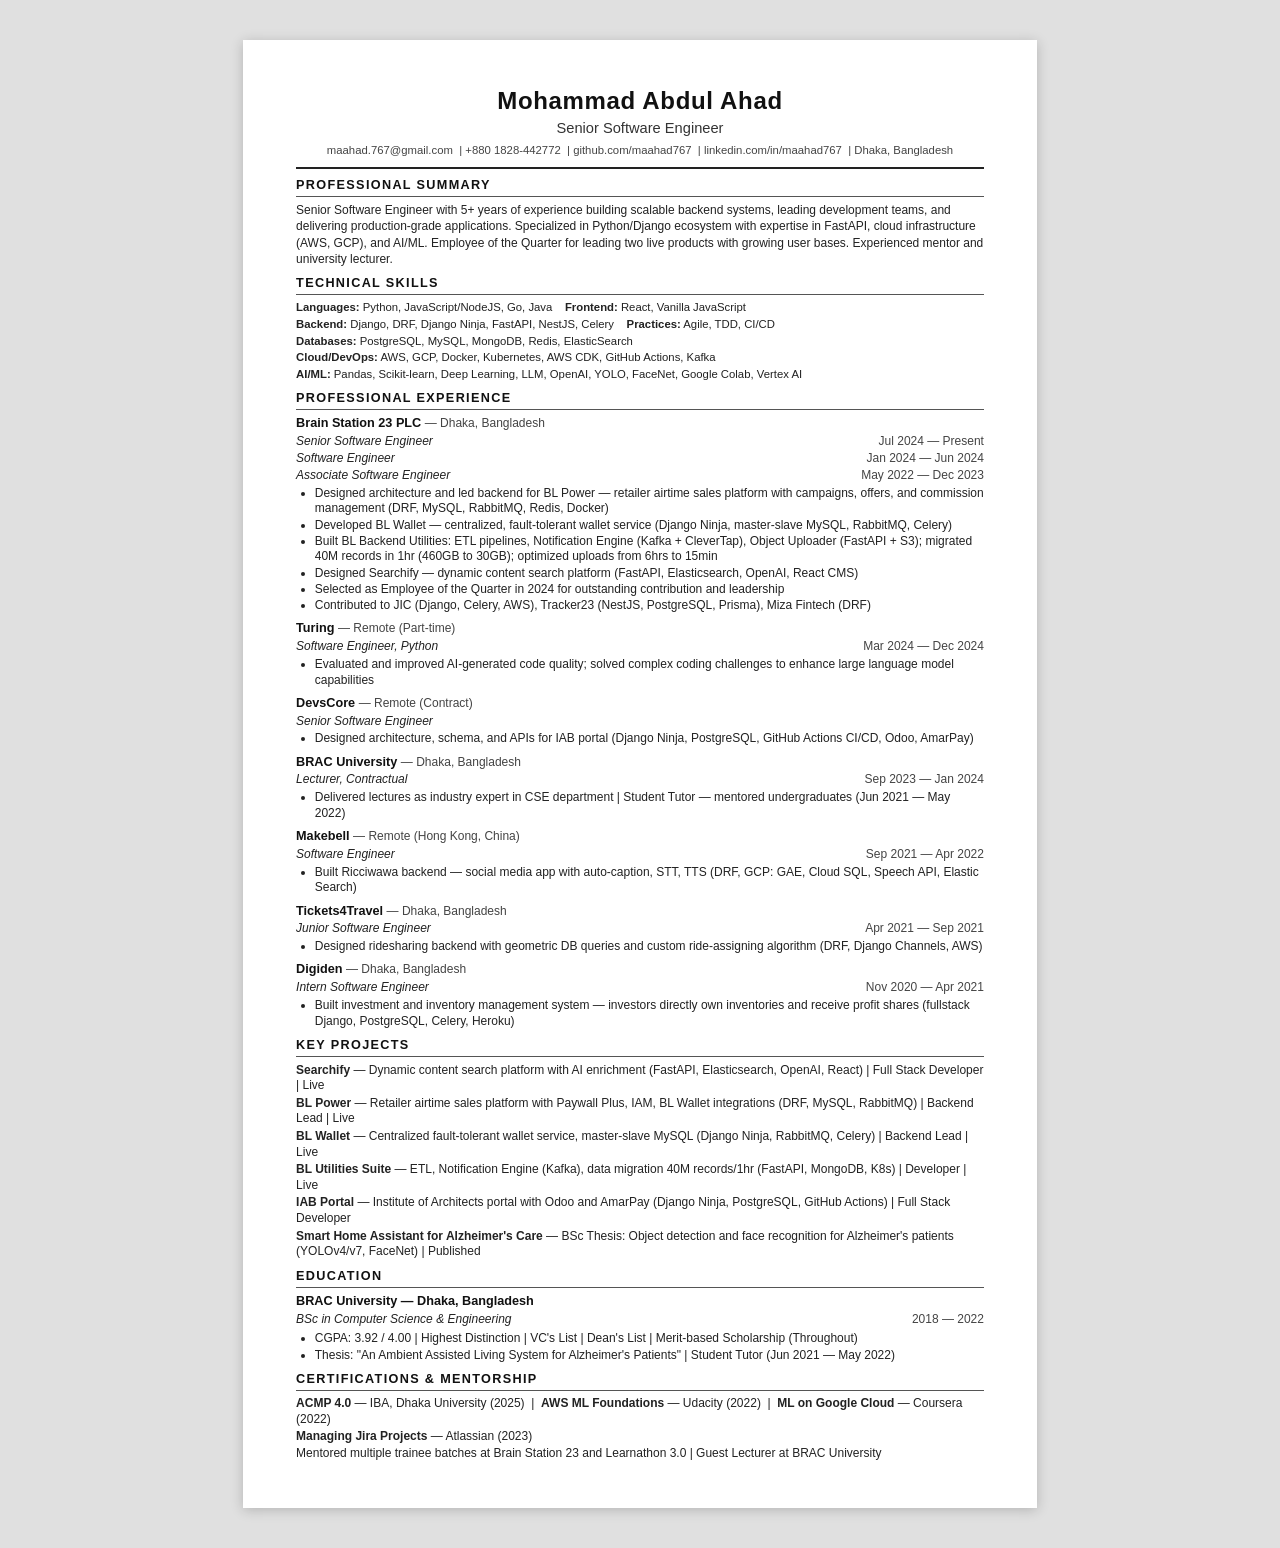
==== resume.html @ 8022315f "fix: update projects, Digiden deployment, and remove ML certs from portfolio - Remove AWS ML Foundat" ====
<!DOCTYPE html>
<html lang="en">
<head>
  <meta charset="UTF-8">
  <meta name="viewport" content="width=device-width, initial-scale=1.0">
  <title>Mohammad Abdul Ahad — Senior Software Engineer — Resume</title>
  <link rel="stylesheet" href="css/resume.css">
</head>
<body>
  <main class="resume">

    <header class="resume-header">
      <h1>Mohammad Abdul Ahad</h1>
      <p class="title">Senior Software Engineer</p>
      <p class="contact">
        <span>maahad.767@gmail.com</span>
        <span>+880 1828-442772</span>
        <span>github.com/maahad767</span>
        <span>linkedin.com/in/maahad767</span>
        <span>Dhaka, Bangladesh</span>
      </p>
    </header>

    <section class="resume-section summary">
      <h2>Professional Summary</h2>
      <p>Senior Software Engineer with 5+ years of experience building scalable backend systems, leading development teams, and delivering production-grade applications. Specialized in Python/Django ecosystem with expertise in FastAPI, cloud infrastructure (AWS, GCP), and AI/ML. Employee of the Quarter for leading two live products with growing user bases. Experienced mentor and university lecturer.</p>
    </section>

    <section class="resume-section skills">
      <h2>Technical Skills</h2>
      <ul class="skills-list">
        <li><strong>Languages:</strong> Python, JavaScript/NodeJS, Go, Java &nbsp;&nbsp; <strong>Frontend:</strong> React, Vanilla JavaScript</li>
        <li><strong>Backend:</strong> Django, DRF, Django Ninja, FastAPI, NestJS, Celery &nbsp;&nbsp; <strong>Practices:</strong> Agile, TDD, CI/CD</li>
        <li><strong>Databases:</strong> PostgreSQL, MySQL, MongoDB, Redis, ElasticSearch</li>
        <li><strong>Cloud/DevOps:</strong> AWS, GCP, Docker, Kubernetes, AWS CDK, GitHub Actions, Kafka</li>
        <li><strong>AI/ML:</strong> Pandas, Scikit-learn, Deep Learning, LLM, OpenAI, YOLO, FaceNet, Google Colab, Vertex AI</li>
      </ul>
    </section>

    <section class="resume-section experience">
      <h2>Professional Experience</h2>

      <article class="experience-entry">
        <p class="company">Brain Station 23 PLC <span class="location">— Dhaka, Bangladesh</span></p>
        <p class="role-line"><span class="role-title">Senior Software Engineer</span> <span class="role-date">Jul 2024 — Present</span></p>
        <p class="role-line"><span class="role-title">Software Engineer</span> <span class="role-date">Jan 2024 — Jun 2024</span></p>
        <p class="role-line"><span class="role-title">Associate Software Engineer</span> <span class="role-date">May 2022 — Dec 2023</span></p>
        <ul>
          <li>Designed architecture and led backend for BL Power — retailer airtime sales platform with campaigns, offers, and commission management (DRF, MySQL, RabbitMQ, Redis, Docker)</li>
          <li>Developed BL Wallet — centralized, fault-tolerant wallet service (Django Ninja, master-slave MySQL, RabbitMQ, Celery)</li>
          <li>Built BL Backend Utilities: ETL pipelines, Notification Engine (Kafka + CleverTap), Object Uploader (FastAPI + S3); migrated 40M records in 1hr (460GB to 30GB); optimized uploads from 6hrs to 15min</li>
          <li>Designed Searchify — dynamic content search platform (FastAPI, Elasticsearch, OpenAI, React CMS)</li>
          <li>Selected as Employee of the Quarter in 2024 for outstanding contribution and leadership</li>
          <li>Contributed to JIC (Django, Celery, AWS), Tracker23 (NestJS, PostgreSQL, Prisma), Miza Fintech (DRF)</li>
        </ul>
      </article>

      <article class="experience-entry">
        <p class="company">Turing <span class="location">— Remote (Part-time)</span></p>
        <p class="role-line"><span class="role-title">Software Engineer, Python</span> <span class="role-date">Mar 2024 — Dec 2024</span></p>
        <ul>
          <li>Evaluated and improved AI-generated code quality; solved complex coding challenges to enhance large language model capabilities</li>
        </ul>
      </article>

      <article class="experience-entry">
        <p class="company">DevsCore <span class="location">— Remote (Contract)</span></p>
        <p class="role-line"><span class="role-title">Senior Software Engineer</span></p>
        <ul>
          <li>Designed architecture, schema, and APIs for IAB portal (Django Ninja, PostgreSQL, GitHub Actions CI/CD, Odoo, AmarPay)</li>
        </ul>
      </article>

      <article class="experience-entry">
        <p class="company">BRAC University <span class="location">— Dhaka, Bangladesh</span></p>
        <p class="role-line"><span class="role-title">Lecturer, Contractual</span> <span class="role-date">Sep 2023 — Jan 2024</span></p>
        <ul>
          <li>Delivered lectures as industry expert in CSE department | Student Tutor — mentored undergraduates (Jun 2021 — May 2022)</li>
        </ul>
      </article>

      <article class="experience-entry">
        <p class="company">Makebell <span class="location">— Remote (Hong Kong, China)</span></p>
        <p class="role-line"><span class="role-title">Software Engineer</span> <span class="role-date">Sep 2021 — Apr 2022</span></p>
        <ul>
          <li>Built Ricciwawa backend — social media app with auto-caption, STT, TTS (DRF, GCP: GAE, Cloud SQL, Speech API, Elastic Search)</li>
        </ul>
      </article>

      <article class="experience-entry">
        <p class="company">Tickets4Travel <span class="location">— Dhaka, Bangladesh</span></p>
        <p class="role-line"><span class="role-title">Junior Software Engineer</span> <span class="role-date">Apr 2021 — Sep 2021</span></p>
        <ul>
          <li>Designed ridesharing backend with geometric DB queries and custom ride-assigning algorithm (DRF, Django Channels, AWS)</li>
        </ul>
      </article>

      <article class="experience-entry">
        <p class="company">Digiden <span class="location">— Dhaka, Bangladesh</span></p>
        <p class="role-line"><span class="role-title">Intern Software Engineer</span> <span class="role-date">Nov 2020 — Apr 2021</span></p>
        <ul>
          <li>Built investment and inventory management system — investors directly own inventories and receive profit shares (fullstack Django, PostgreSQL, Celery, Heroku)</li>
        </ul>
      </article>
    </section>

    <section class="resume-section projects">
      <h2>Key Projects</h2>
      <ul class="projects-list">
        <li><strong>Searchify</strong> — Dynamic content search platform with AI enrichment (FastAPI, Elasticsearch, OpenAI, React) | Full Stack Developer | Live</li>
        <li><strong>BL Power</strong> — Retailer airtime sales platform with Paywall Plus, IAM, BL Wallet integrations (DRF, MySQL, RabbitMQ) | Backend Lead | Live</li>
        <li><strong>BL Wallet</strong> — Centralized fault-tolerant wallet service, master-slave MySQL (Django Ninja, RabbitMQ, Celery) | Backend Lead | Live</li>
        <li><strong>BL Utilities Suite</strong> — ETL, Notification Engine (Kafka), data migration 40M records/1hr (FastAPI, MongoDB, K8s) | Developer | Live</li>
        <li><strong>IAB Portal</strong> — Institute of Architects portal with Odoo and AmarPay (Django Ninja, PostgreSQL, GitHub Actions) | Full Stack Developer</li>
        <li><strong>Smart Home Assistant for Alzheimer's Care</strong> — BSc Thesis: Object detection and face recognition for Alzheimer's patients (YOLOv4/v7, FaceNet) | Published</li>
      </ul>
    </section>

    <section class="resume-section education">
      <h2>Education</h2>
      <article class="education-entry">
        <p class="institution">BRAC University <span class="location">— Dhaka, Bangladesh</span></p>
        <p class="degree">BSc in Computer Science & Engineering <span class="degree-date">2018 — 2022</span></p>
        <ul>
          <li>CGPA: 3.92 / 4.00 | Highest Distinction | VC's List | Dean's List | Merit-based Scholarship (Throughout)</li>
          <li>Thesis: "An Ambient Assisted Living System for Alzheimer's Patients" | Student Tutor (Jun 2021 — May 2022)</li>
        </ul>
      </article>
    </section>

    <section class="resume-section">
      <h2>Certifications & Mentorship</h2>
      <ul class="cert-list">
        <li><strong>ACMP 4.0</strong> — IBA, Dhaka University (2025) &nbsp;|&nbsp; <strong>AWS ML Foundations</strong> — Udacity (2022) &nbsp;|&nbsp; <strong>ML on Google Cloud</strong> — Coursera (2022)</li>
        <li><strong>Managing Jira Projects</strong> — Atlassian (2023)</li>
        <li>Mentored multiple trainee batches at Brain Station 23 and Learnathon 3.0 | Guest Lecturer at BRAC University</li>
      </ul>
    </section>

  </main>
</body>
</html>
---- css/resume.css ----
/* resume.css — Print-optimized, ATS-friendly, 2-page resume */

*, *::before, *::after { box-sizing: border-box; margin: 0; padding: 0; }

html {
  font-size: 9.5pt;
  line-height: 1.35;
  font-family: "Segoe UI", Roboto, -apple-system, BlinkMacSystemFont, Helvetica, Arial, sans-serif;
  color: #222;
}

body { margin: 0; padding: 0; }

.resume { width: 210mm; margin: 0 auto; padding: 12mm 14mm; }

/* Header */
.resume-header {
  text-align: center;
  margin-bottom: 6pt;
  padding-bottom: 6pt;
  border-bottom: 1.5pt solid #222;
}
.resume-header h1 { font-size: 18pt; font-weight: 700; margin-bottom: 1pt; color: #111; letter-spacing: 0.5pt; }
.resume-header .title { font-size: 11pt; font-weight: 400; margin-bottom: 3pt; color: #333; }
.resume-header .contact { font-size: 8.5pt; color: #444; line-height: 1.4; }
.resume-header .contact span + span::before { content: " \00a0|\00a0 "; }

/* Sections */
.resume-section { margin-top: 6pt; }
.resume-section h2 {
  font-size: 9.5pt; font-weight: 700; text-transform: uppercase;
  letter-spacing: 1pt; border-bottom: 0.75pt solid #555;
  padding-bottom: 1.5pt; margin-bottom: 4pt; color: #111;
}

/* Summary */
.summary p { font-size: 9pt; line-height: 1.35; }

/* Skills */
.skills-list { list-style: none; padding: 0; }
.skills-list li { font-size: 8.5pt; margin-bottom: 1pt; line-height: 1.35; }
.skills-list li strong { font-weight: 700; }

/* Experience */
.experience-entry { margin-bottom: 5pt; }
.experience-entry .company { font-size: 9.5pt; font-weight: 700; color: #111; }
.experience-entry .location { font-weight: 400; color: #444; font-size: 9pt; }
.experience-entry .role-line { font-size: 9pt; margin-top: 0.5pt; }
.experience-entry .role-title { font-style: italic; }
.experience-entry .role-date { float: right; font-style: normal; color: #444; }
.experience-entry ul { margin-top: 2pt; margin-left: 14pt; padding: 0; }
.experience-entry ul li { font-size: 9pt; margin-bottom: 0.5pt; line-height: 1.3; }

/* Projects */
.projects-list { list-style: none; padding: 0; }
.projects-list li { font-size: 9pt; margin-bottom: 1.5pt; line-height: 1.3; }

/* Education */
.education-entry { margin-bottom: 3pt; }
.education-entry .institution { font-size: 9.5pt; font-weight: 700; color: #111; }
.education-entry .degree { font-size: 9pt; font-style: italic; margin-top: 0.5pt; }
.education-entry .degree-date { float: right; font-style: normal; color: #444; }
.education-entry ul { margin-top: 2pt; margin-left: 14pt; padding: 0; }
.education-entry ul li { font-size: 9pt; margin-bottom: 0.5pt; }

/* Certs & Mentorship */
.cert-list, .mentorship-list { list-style: none; padding: 0; }
.cert-list li, .mentorship-list li { font-size: 9pt; margin-bottom: 1pt; line-height: 1.3; }

/* Clearfix */
.role-line::after, .degree::after { content: ""; display: table; clear: both; }

/* Screen */
@media screen {
  body { background: #e0e0e0; padding: 20px 0; }
  .resume { background: #fff; box-shadow: 0 2px 12px rgba(0,0,0,0.2); margin: 20px auto; }
}

/* Print */
@media print {
  html { font-size: 9.5pt; }
  body { background: none; }
  .resume { width: auto; min-height: auto; margin: 0; padding: 0; box-shadow: none; }
  @page { size: A4; margin: 12mm 14mm; }
  .experience-entry, .education-entry { page-break-inside: avoid; break-inside: avoid; }
  a { color: #222; text-decoration: none; }
}
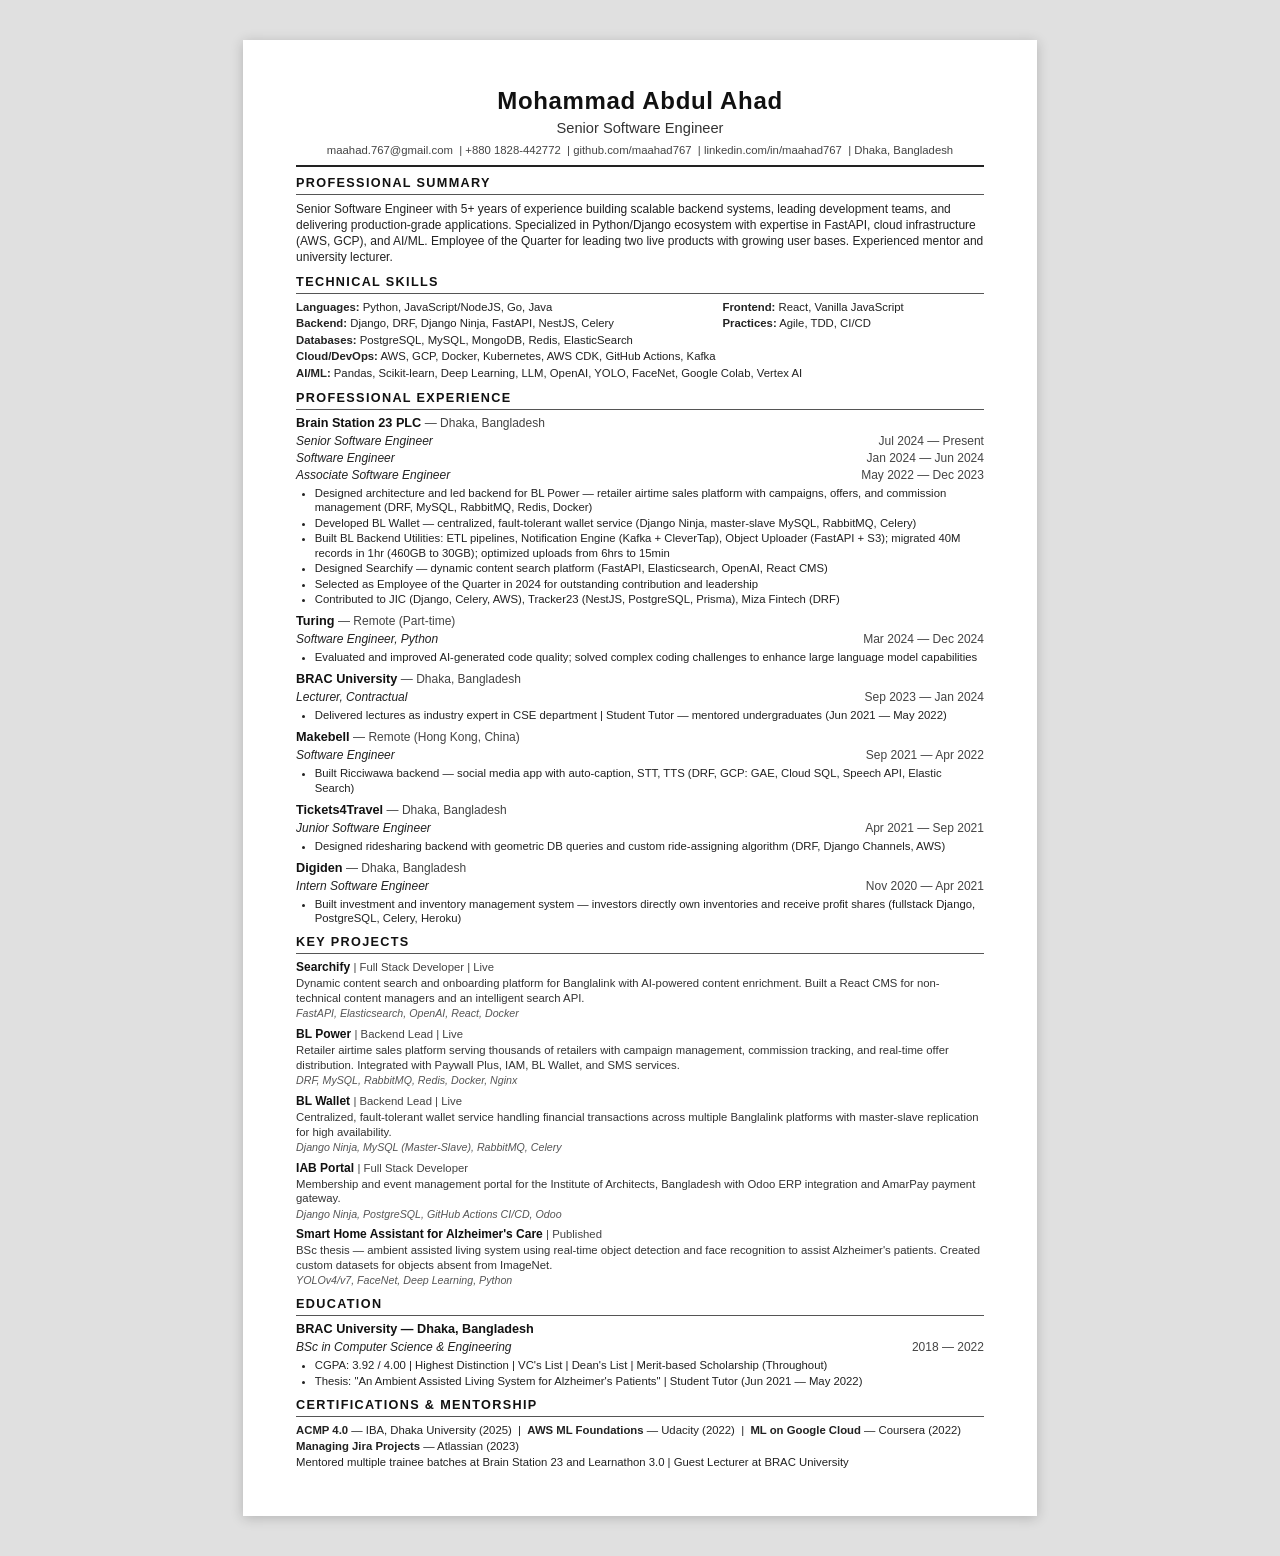
==== commit 0f6036d8: "update: remove DevsCore from experience, enhance resume projects and formatting - Remove DevsCore fr" ====
--- a/resume.html
+++ b/resume.html
@@ -28,13 +28,25 @@
 
     <section class="resume-section skills">
       <h2>Technical Skills</h2>
-      <ul class="skills-list">
-        <li><strong>Languages:</strong> Python, JavaScript/NodeJS, Go, Java &nbsp;&nbsp; <strong>Frontend:</strong> React, Vanilla JavaScript</li>
-        <li><strong>Backend:</strong> Django, DRF, Django Ninja, FastAPI, NestJS, Celery &nbsp;&nbsp; <strong>Practices:</strong> Agile, TDD, CI/CD</li>
-        <li><strong>Databases:</strong> PostgreSQL, MySQL, MongoDB, Redis, ElasticSearch</li>
-        <li><strong>Cloud/DevOps:</strong> AWS, GCP, Docker, Kubernetes, AWS CDK, GitHub Actions, Kafka</li>
-        <li><strong>AI/ML:</strong> Pandas, Scikit-learn, Deep Learning, LLM, OpenAI, YOLO, FaceNet, Google Colab, Vertex AI</li>
-      </ul>
+      <table class="skills-table">
+        <tr>
+          <td><strong>Languages:</strong> Python, JavaScript/NodeJS, Go, Java</td>
+          <td><strong>Frontend:</strong> React, Vanilla JavaScript</td>
+        </tr>
+        <tr>
+          <td><strong>Backend:</strong> Django, DRF, Django Ninja, FastAPI, NestJS, Celery</td>
+          <td><strong>Practices:</strong> Agile, TDD, CI/CD</td>
+        </tr>
+        <tr>
+          <td colspan="2"><strong>Databases:</strong> PostgreSQL, MySQL, MongoDB, Redis, ElasticSearch</td>
+        </tr>
+        <tr>
+          <td colspan="2"><strong>Cloud/DevOps:</strong> AWS, GCP, Docker, Kubernetes, AWS CDK, GitHub Actions, Kafka</td>
+        </tr>
+        <tr>
+          <td colspan="2"><strong>AI/ML:</strong> Pandas, Scikit-learn, Deep Learning, LLM, OpenAI, YOLO, FaceNet, Google Colab, Vertex AI</td>
+        </tr>
+      </table>
     </section>
 
     <section class="resume-section experience">
@@ -60,14 +72,6 @@
         <p class="role-line"><span class="role-title">Software Engineer, Python</span> <span class="role-date">Mar 2024 — Dec 2024</span></p>
         <ul>
           <li>Evaluated and improved AI-generated code quality; solved complex coding challenges to enhance large language model capabilities</li>
-        </ul>
-      </article>
-
-      <article class="experience-entry">
-        <p class="company">DevsCore <span class="location">— Remote (Contract)</span></p>
-        <p class="role-line"><span class="role-title">Senior Software Engineer</span></p>
-        <ul>
-          <li>Designed architecture, schema, and APIs for IAB portal (Django Ninja, PostgreSQL, GitHub Actions CI/CD, Odoo, AmarPay)</li>
         </ul>
       </article>
 
@@ -106,14 +110,36 @@
 
     <section class="resume-section projects">
       <h2>Key Projects</h2>
-      <ul class="projects-list">
-        <li><strong>Searchify</strong> — Dynamic content search platform with AI enrichment (FastAPI, Elasticsearch, OpenAI, React) | Full Stack Developer | Live</li>
-        <li><strong>BL Power</strong> — Retailer airtime sales platform with Paywall Plus, IAM, BL Wallet integrations (DRF, MySQL, RabbitMQ) | Backend Lead | Live</li>
-        <li><strong>BL Wallet</strong> — Centralized fault-tolerant wallet service, master-slave MySQL (Django Ninja, RabbitMQ, Celery) | Backend Lead | Live</li>
-        <li><strong>BL Utilities Suite</strong> — ETL, Notification Engine (Kafka), data migration 40M records/1hr (FastAPI, MongoDB, K8s) | Developer | Live</li>
-        <li><strong>IAB Portal</strong> — Institute of Architects portal with Odoo and AmarPay (Django Ninja, PostgreSQL, GitHub Actions) | Full Stack Developer</li>
-        <li><strong>Smart Home Assistant for Alzheimer's Care</strong> — BSc Thesis: Object detection and face recognition for Alzheimer's patients (YOLOv4/v7, FaceNet) | Published</li>
-      </ul>
+
+      <article class="project-entry">
+        <p class="project-name">Searchify <span class="project-meta">| Full Stack Developer | Live</span></p>
+        <p class="project-desc">Dynamic content search and onboarding platform for Banglalink with AI-powered content enrichment. Built a React CMS for non-technical content managers and an intelligent search API.</p>
+        <p class="project-tech">FastAPI, Elasticsearch, OpenAI, React, Docker</p>
+      </article>
+
+      <article class="project-entry">
+        <p class="project-name">BL Power <span class="project-meta">| Backend Lead | Live</span></p>
+        <p class="project-desc">Retailer airtime sales platform serving thousands of retailers with campaign management, commission tracking, and real-time offer distribution. Integrated with Paywall Plus, IAM, BL Wallet, and SMS services.</p>
+        <p class="project-tech">DRF, MySQL, RabbitMQ, Redis, Docker, Nginx</p>
+      </article>
+
+      <article class="project-entry">
+        <p class="project-name">BL Wallet <span class="project-meta">| Backend Lead | Live</span></p>
+        <p class="project-desc">Centralized, fault-tolerant wallet service handling financial transactions across multiple Banglalink platforms with master-slave replication for high availability.</p>
+        <p class="project-tech">Django Ninja, MySQL (Master-Slave), RabbitMQ, Celery</p>
+      </article>
+
+      <article class="project-entry">
+        <p class="project-name">IAB Portal <span class="project-meta">| Full Stack Developer</span></p>
+        <p class="project-desc">Membership and event management portal for the Institute of Architects, Bangladesh with Odoo ERP integration and AmarPay payment gateway.</p>
+        <p class="project-tech">Django Ninja, PostgreSQL, GitHub Actions CI/CD, Odoo</p>
+      </article>
+
+      <article class="project-entry">
+        <p class="project-name">Smart Home Assistant for Alzheimer's Care <span class="project-meta">| Published</span></p>
+        <p class="project-desc">BSc thesis — ambient assisted living system using real-time object detection and face recognition to assist Alzheimer's patients. Created custom datasets for objects absent from ImageNet.</p>
+        <p class="project-tech">YOLOv4/v7, FaceNet, Deep Learning, Python</p>
+      </article>
     </section>
 
     <section class="resume-section education">
--- a/css/resume.css
+++ b/css/resume.css
@@ -17,7 +17,7 @@
 .resume-header {
   text-align: center;
   margin-bottom: 6pt;
-  padding-bottom: 6pt;
+  padding-bottom: 5pt;
   border-bottom: 1.5pt solid #222;
 }
 .resume-header h1 { font-size: 18pt; font-weight: 700; margin-bottom: 1pt; color: #111; letter-spacing: 0.5pt; }
@@ -36,10 +36,11 @@
 /* Summary */
 .summary p { font-size: 9pt; line-height: 1.35; }
 
-/* Skills */
-.skills-list { list-style: none; padding: 0; }
-.skills-list li { font-size: 8.5pt; margin-bottom: 1pt; line-height: 1.35; }
-.skills-list li strong { font-weight: 700; }
+/* Skills Table */
+.skills-table { width: 100%; border-collapse: collapse; font-size: 8.5pt; line-height: 1.35; }
+.skills-table td { padding: 0.5pt 0; vertical-align: top; }
+.skills-table td:first-child { width: 62%; }
+.skills-table td strong { font-weight: 700; }
 
 /* Experience */
 .experience-entry { margin-bottom: 5pt; }
@@ -49,11 +50,14 @@
 .experience-entry .role-title { font-style: italic; }
 .experience-entry .role-date { float: right; font-style: normal; color: #444; }
 .experience-entry ul { margin-top: 2pt; margin-left: 14pt; padding: 0; }
-.experience-entry ul li { font-size: 9pt; margin-bottom: 0.5pt; line-height: 1.3; }
+.experience-entry ul li { font-size: 8.5pt; margin-bottom: 0.5pt; line-height: 1.3; }
 
-/* Projects */
-.projects-list { list-style: none; padding: 0; }
-.projects-list li { font-size: 9pt; margin-bottom: 1.5pt; line-height: 1.3; }
+/* Projects — structured entries */
+.project-entry { margin-bottom: 4pt; }
+.project-name { font-size: 9pt; font-weight: 700; color: #111; }
+.project-meta { font-weight: 400; color: #444; font-size: 8.5pt; }
+.project-desc { font-size: 8.5pt; line-height: 1.3; margin-top: 0.5pt; color: #333; }
+.project-tech { font-size: 8pt; color: #555; margin-top: 0.5pt; font-style: italic; }
 
 /* Education */
 .education-entry { margin-bottom: 3pt; }
@@ -61,11 +65,11 @@
 .education-entry .degree { font-size: 9pt; font-style: italic; margin-top: 0.5pt; }
 .education-entry .degree-date { float: right; font-style: normal; color: #444; }
 .education-entry ul { margin-top: 2pt; margin-left: 14pt; padding: 0; }
-.education-entry ul li { font-size: 9pt; margin-bottom: 0.5pt; }
+.education-entry ul li { font-size: 8.5pt; margin-bottom: 0.5pt; }
 
 /* Certs & Mentorship */
 .cert-list, .mentorship-list { list-style: none; padding: 0; }
-.cert-list li, .mentorship-list li { font-size: 9pt; margin-bottom: 1pt; line-height: 1.3; }
+.cert-list li, .mentorship-list li { font-size: 8.5pt; margin-bottom: 1pt; line-height: 1.3; }
 
 /* Clearfix */
 .role-line::after, .degree::after { content: ""; display: table; clear: both; }
@@ -82,6 +86,6 @@
   body { background: none; }
   .resume { width: auto; min-height: auto; margin: 0; padding: 0; box-shadow: none; }
   @page { size: A4; margin: 12mm 14mm; }
-  .experience-entry, .education-entry { page-break-inside: avoid; break-inside: avoid; }
+  .experience-entry, .education-entry, .project-entry { page-break-inside: avoid; break-inside: avoid; }
   a { color: #222; text-decoration: none; }
 }
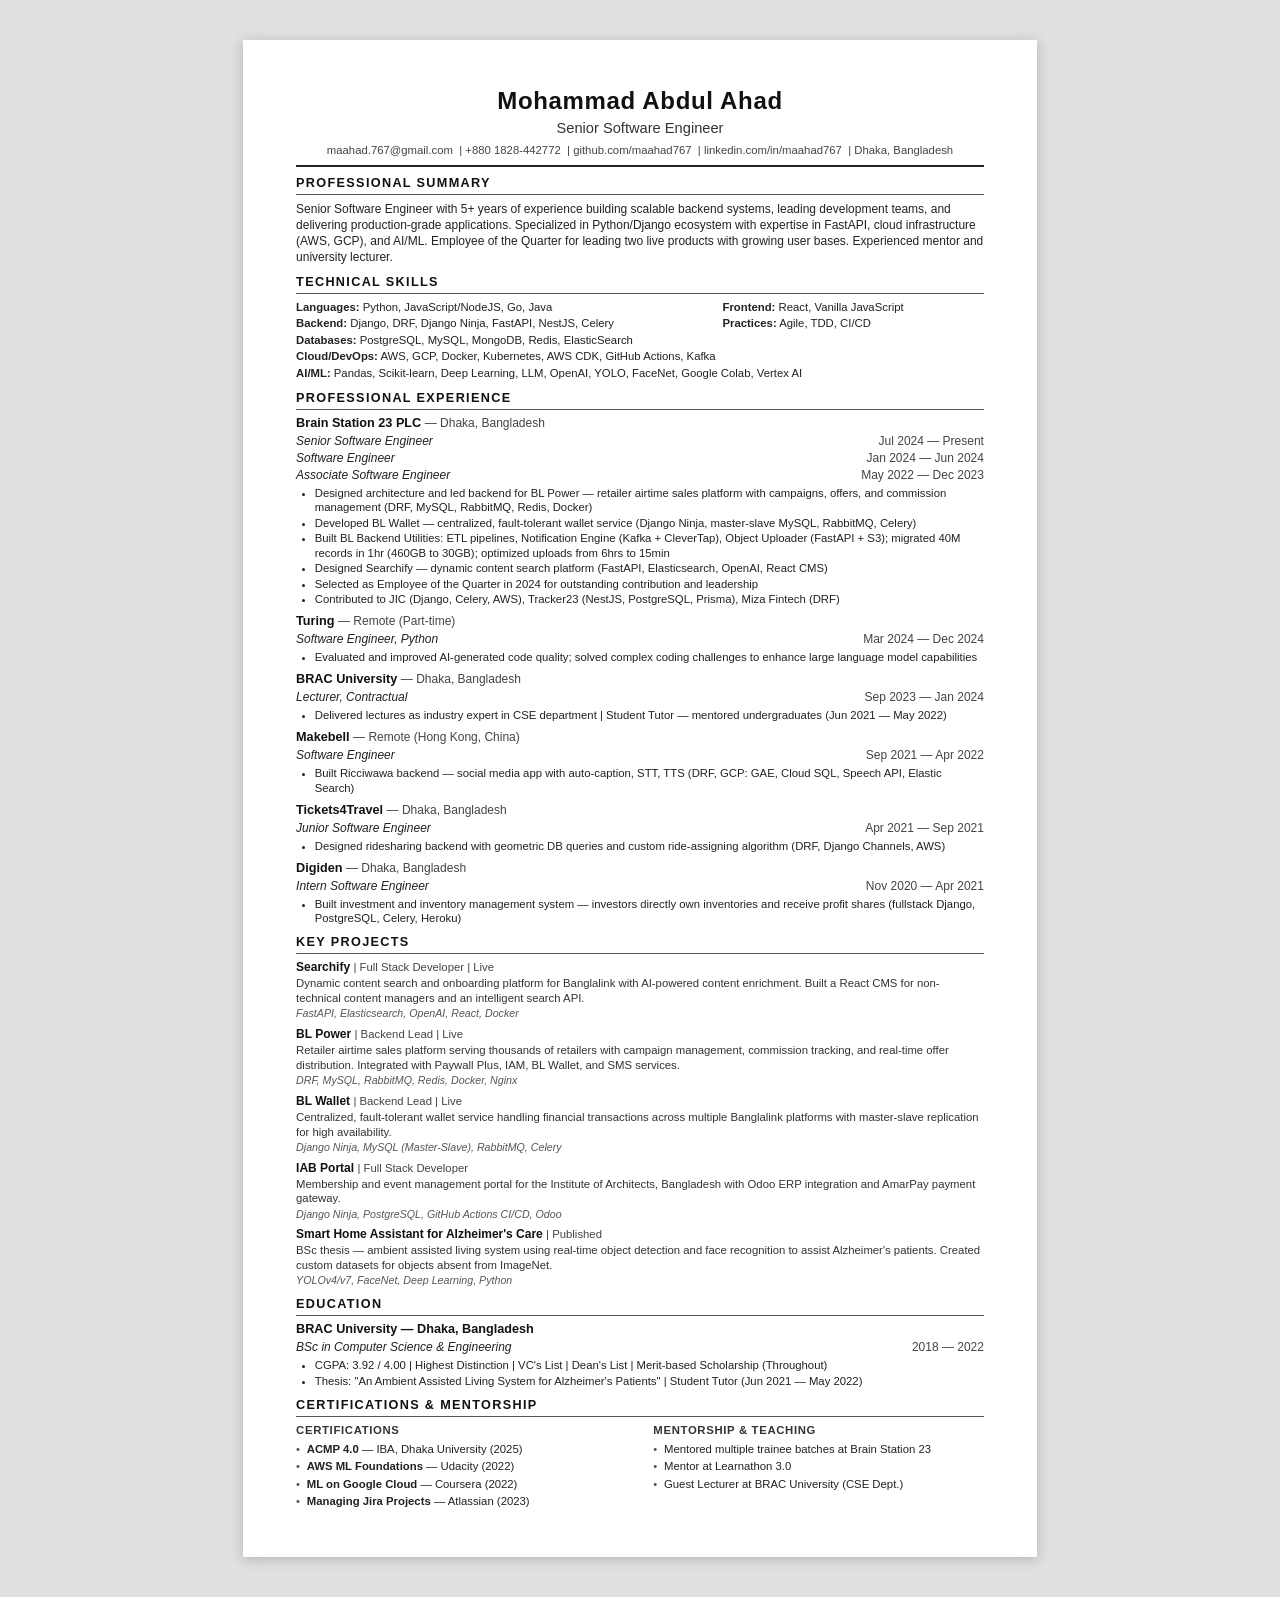
==== commit d2b6f146: "update: page break before Key Projects, redesign Certifications section - Force Key Projects to star" ====
--- a/resume.html
+++ b/resume.html
@@ -108,7 +108,7 @@
       </article>
     </section>
 
-    <section class="resume-section projects">
+    <section class="resume-section projects page-break-before">
       <h2>Key Projects</h2>
 
       <article class="project-entry">
@@ -154,13 +154,27 @@
       </article>
     </section>
 
-    <section class="resume-section">
+    <section class="resume-section certs-section">
       <h2>Certifications & Mentorship</h2>
-      <ul class="cert-list">
-        <li><strong>ACMP 4.0</strong> — IBA, Dhaka University (2025) &nbsp;|&nbsp; <strong>AWS ML Foundations</strong> — Udacity (2022) &nbsp;|&nbsp; <strong>ML on Google Cloud</strong> — Coursera (2022)</li>
-        <li><strong>Managing Jira Projects</strong> — Atlassian (2023)</li>
-        <li>Mentored multiple trainee batches at Brain Station 23 and Learnathon 3.0 | Guest Lecturer at BRAC University</li>
-      </ul>
+      <div class="certs-grid">
+        <div class="certs-col">
+          <h3 class="certs-subhead">Certifications</h3>
+          <ul class="cert-list">
+            <li><strong>ACMP 4.0</strong> — IBA, Dhaka University (2025)</li>
+            <li><strong>AWS ML Foundations</strong> — Udacity (2022)</li>
+            <li><strong>ML on Google Cloud</strong> — Coursera (2022)</li>
+            <li><strong>Managing Jira Projects</strong> — Atlassian (2023)</li>
+          </ul>
+        </div>
+        <div class="certs-col">
+          <h3 class="certs-subhead">Mentorship & Teaching</h3>
+          <ul class="cert-list">
+            <li>Mentored multiple trainee batches at Brain Station 23</li>
+            <li>Mentor at Learnathon 3.0</li>
+            <li>Guest Lecturer at BRAC University (CSE Dept.)</li>
+          </ul>
+        </div>
+      </div>
     </section>
 
   </main>
--- a/css/resume.css
+++ b/css/resume.css
@@ -67,9 +67,16 @@
 .education-entry ul { margin-top: 2pt; margin-left: 14pt; padding: 0; }
 .education-entry ul li { font-size: 8.5pt; margin-bottom: 0.5pt; }
 
-/* Certs & Mentorship */
-.cert-list, .mentorship-list { list-style: none; padding: 0; }
-.cert-list li, .mentorship-list li { font-size: 8.5pt; margin-bottom: 1pt; line-height: 1.3; }
+/* Page break */
+.page-break-before { page-break-before: always; break-before: page; }
+
+/* Certs & Mentorship — two-column grid */
+.certs-grid { display: flex; gap: 20pt; }
+.certs-col { flex: 1; }
+.certs-subhead { font-size: 8.5pt; font-weight: 700; color: #333; text-transform: uppercase; letter-spacing: 0.5pt; margin-bottom: 3pt; }
+.cert-list { list-style: none; padding: 0; }
+.cert-list li { font-size: 8.5pt; margin-bottom: 2pt; line-height: 1.3; padding-left: 8pt; position: relative; }
+.cert-list li::before { content: "\2022"; position: absolute; left: 0; color: #555; }
 
 /* Clearfix */
 .role-line::after, .degree::after { content: ""; display: table; clear: both; }
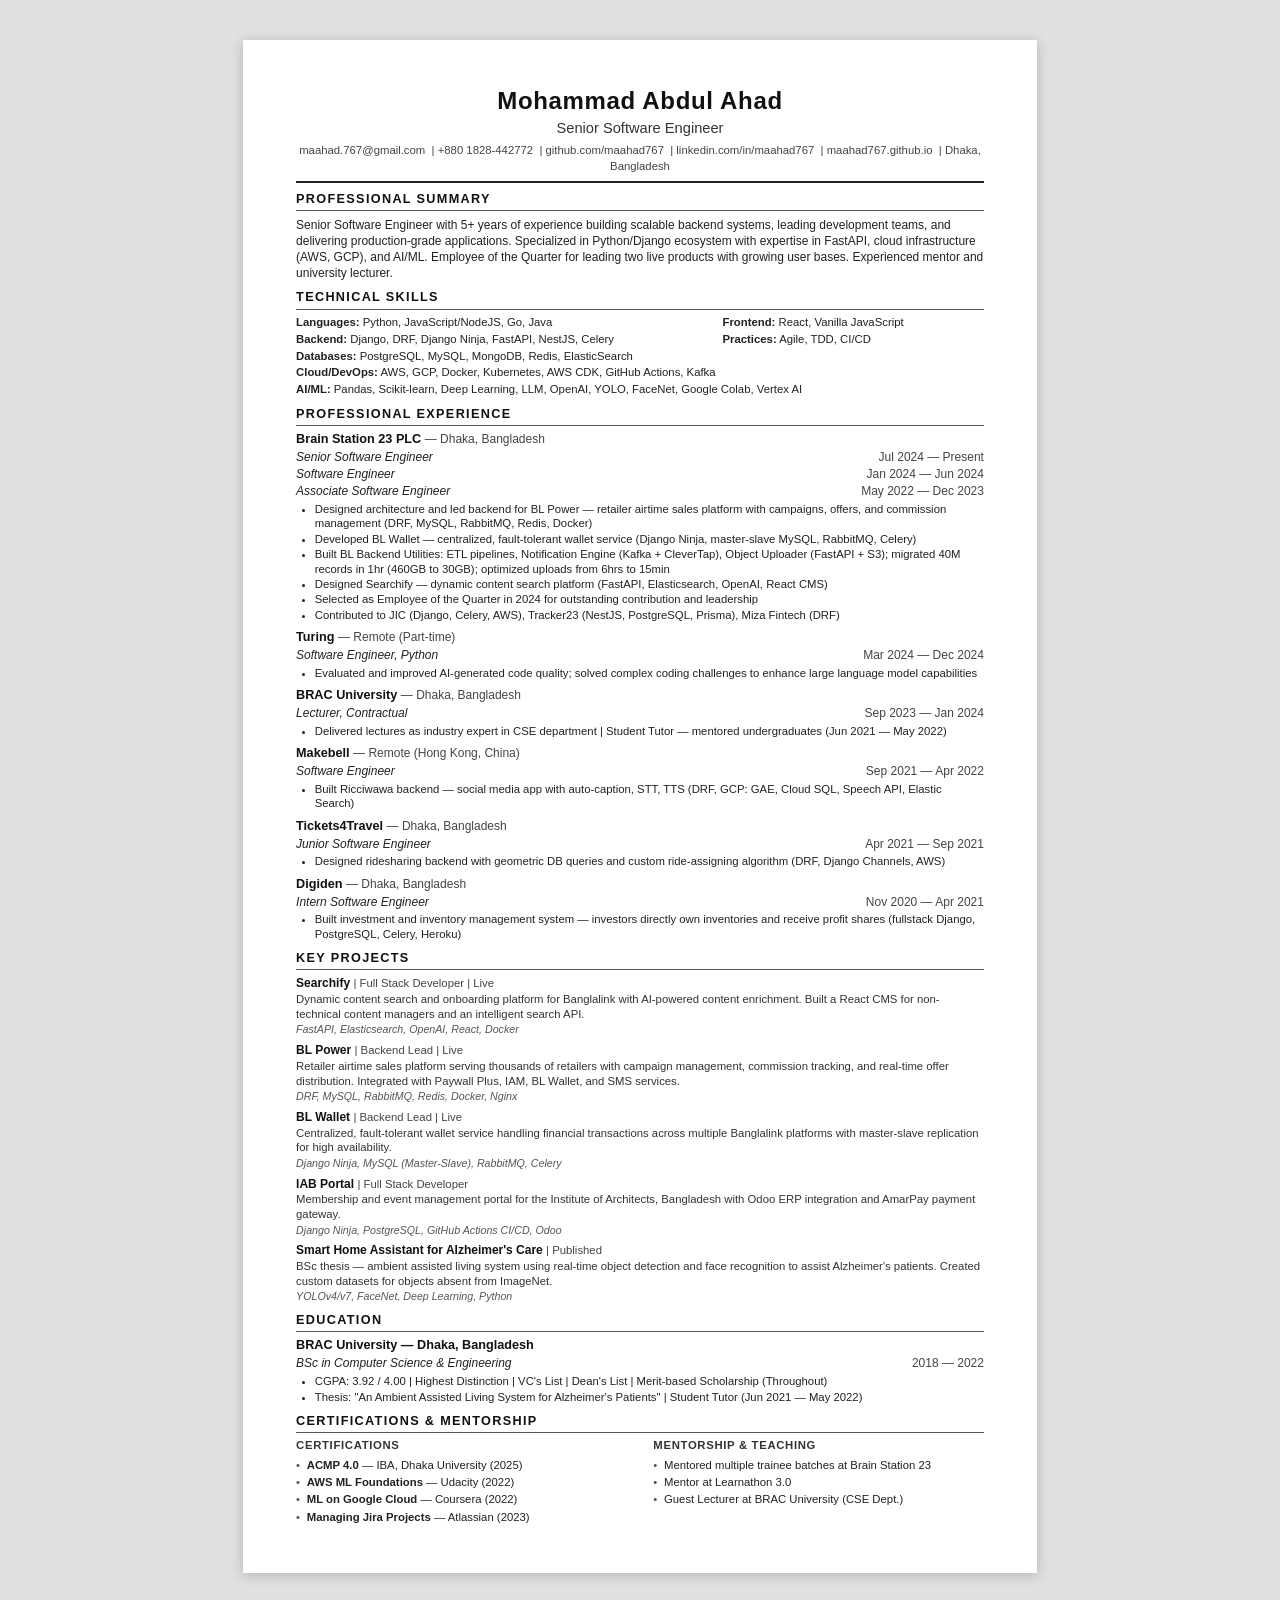
==== commit fb24e7d8: "add portfolio link (maahad767.github.io) to resume contact info Co-Authored-By: Claude Opus 4.6 <nor" ====
--- a/resume.html
+++ b/resume.html
@@ -17,6 +17,7 @@
         <span>+880 1828-442772</span>
         <span>github.com/maahad767</span>
         <span>linkedin.com/in/maahad767</span>
+        <span>maahad767.github.io</span>
         <span>Dhaka, Bangladesh</span>
       </p>
     </header>
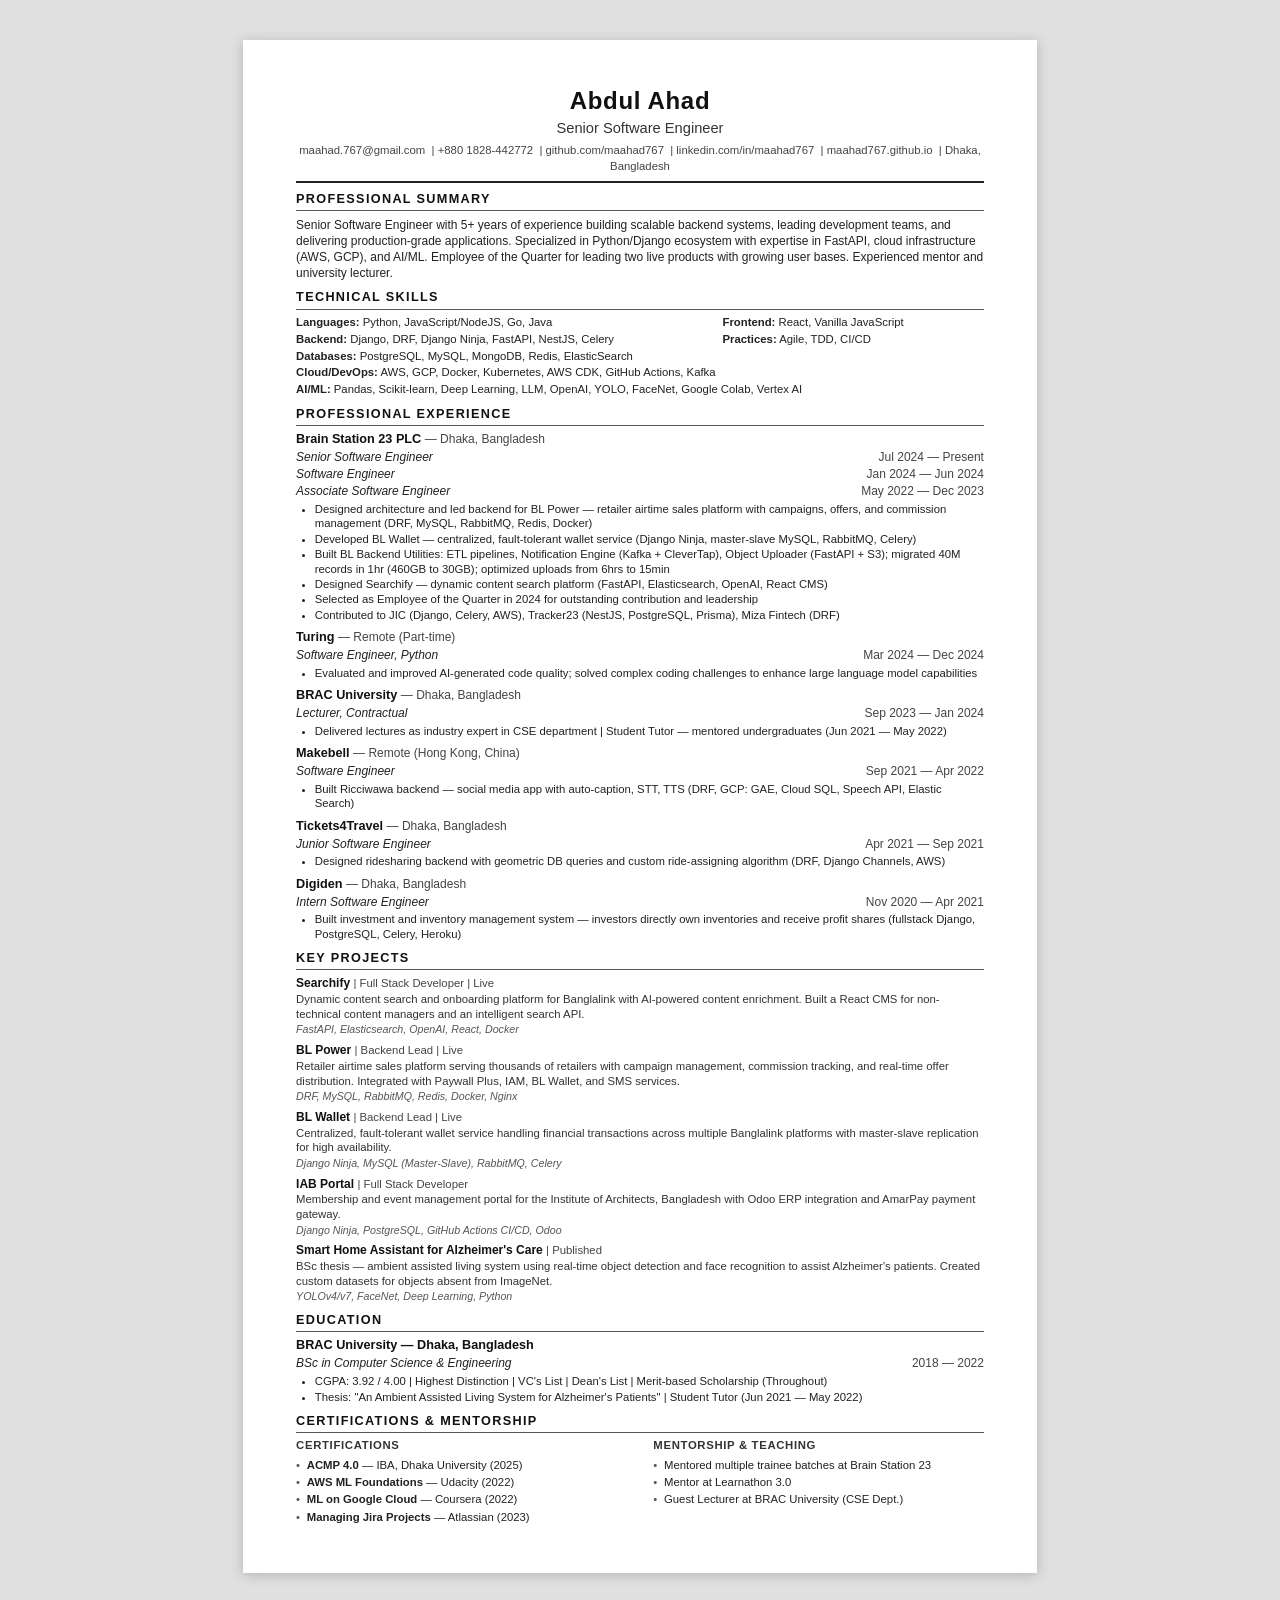
==== commit ddc9bd40: "update: change display name to Abdul Ahad in headers Keep full name in meta tags for SEO/ATS discove" ====
--- a/resume.html
+++ b/resume.html
@@ -10,7 +10,7 @@
   <main class="resume">
 
     <header class="resume-header">
-      <h1>Mohammad Abdul Ahad</h1>
+      <h1>Abdul Ahad</h1>
       <p class="title">Senior Software Engineer</p>
       <p class="contact">
         <span>maahad.767@gmail.com</span>
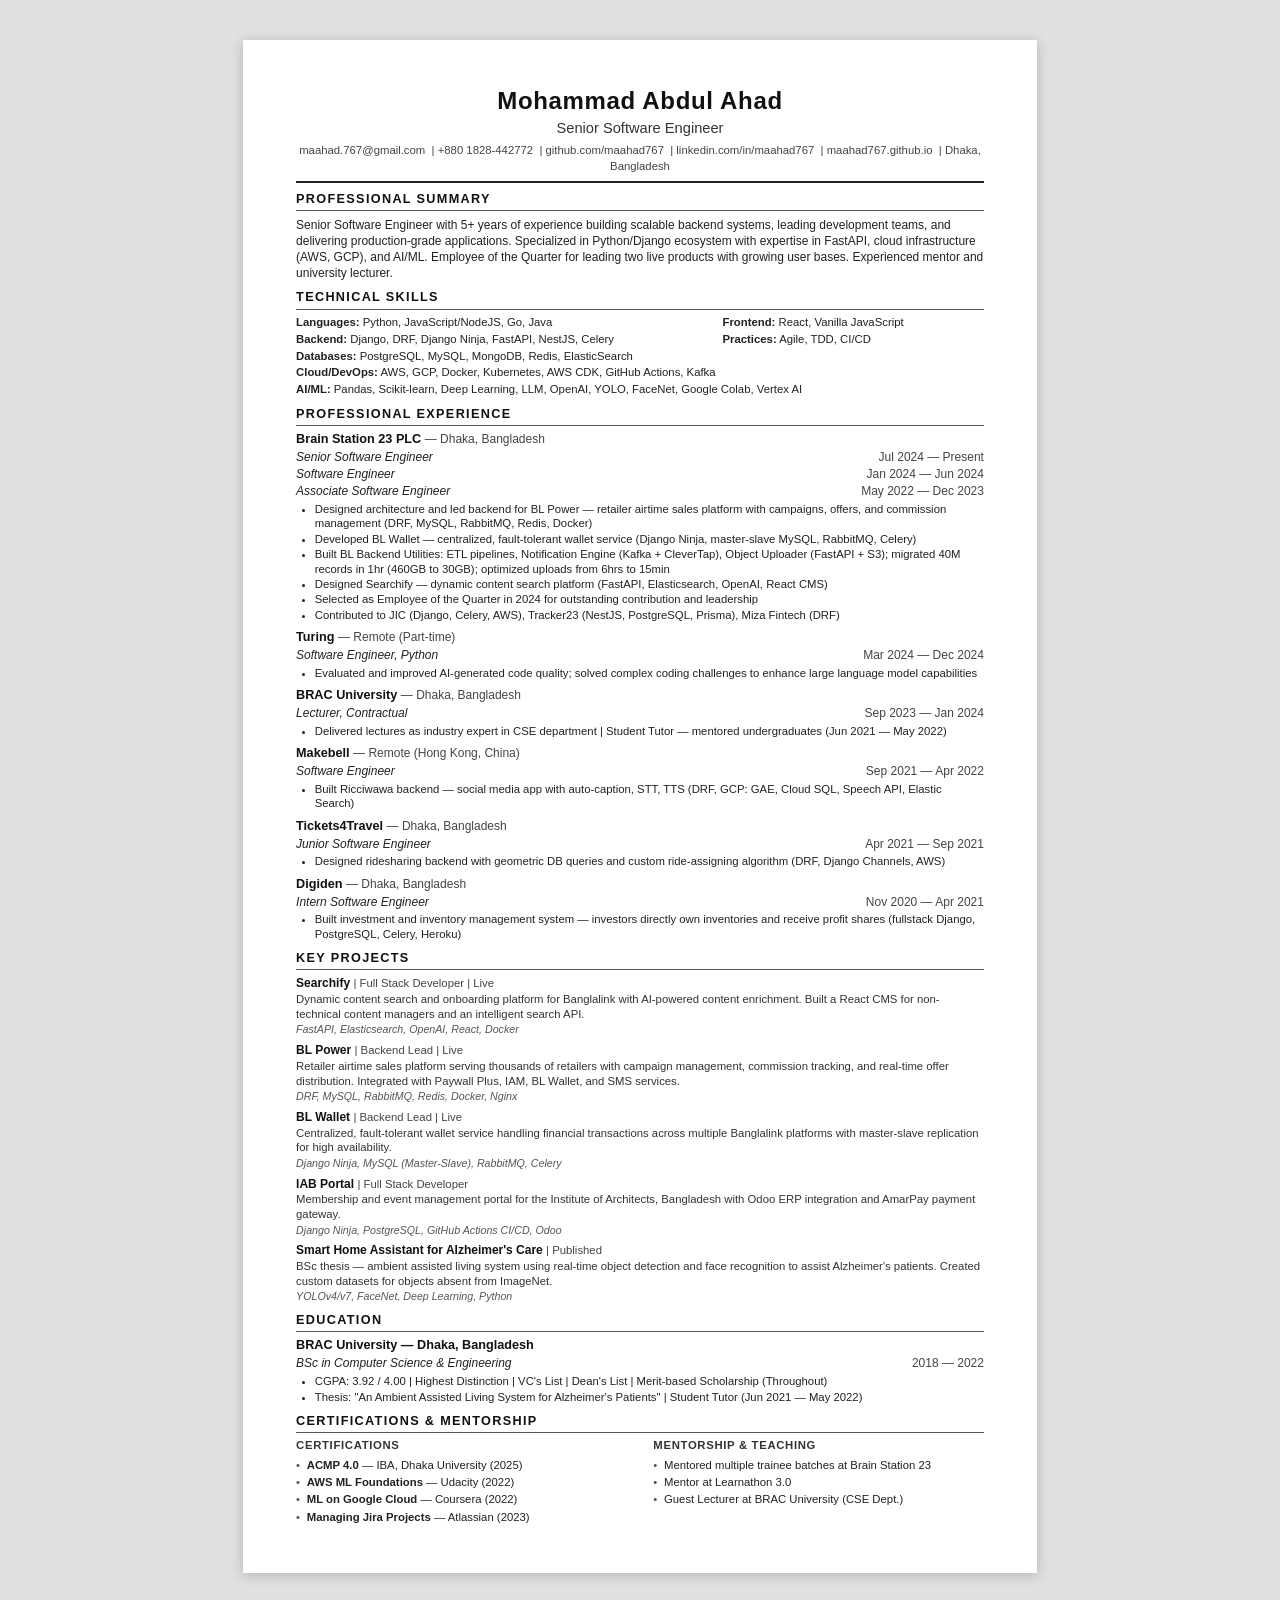
==== commit 25f2e7c5: "fix: change navbar logo from M.A. Ahad to Abdul Ahad, restore full name elsewhere Co-Authored-By: Cl" ====
--- a/resume.html
+++ b/resume.html
@@ -10,7 +10,7 @@
   <main class="resume">
 
     <header class="resume-header">
-      <h1>Abdul Ahad</h1>
+      <h1>Mohammad Abdul Ahad</h1>
       <p class="title">Senior Software Engineer</p>
       <p class="contact">
         <span>maahad.767@gmail.com</span>
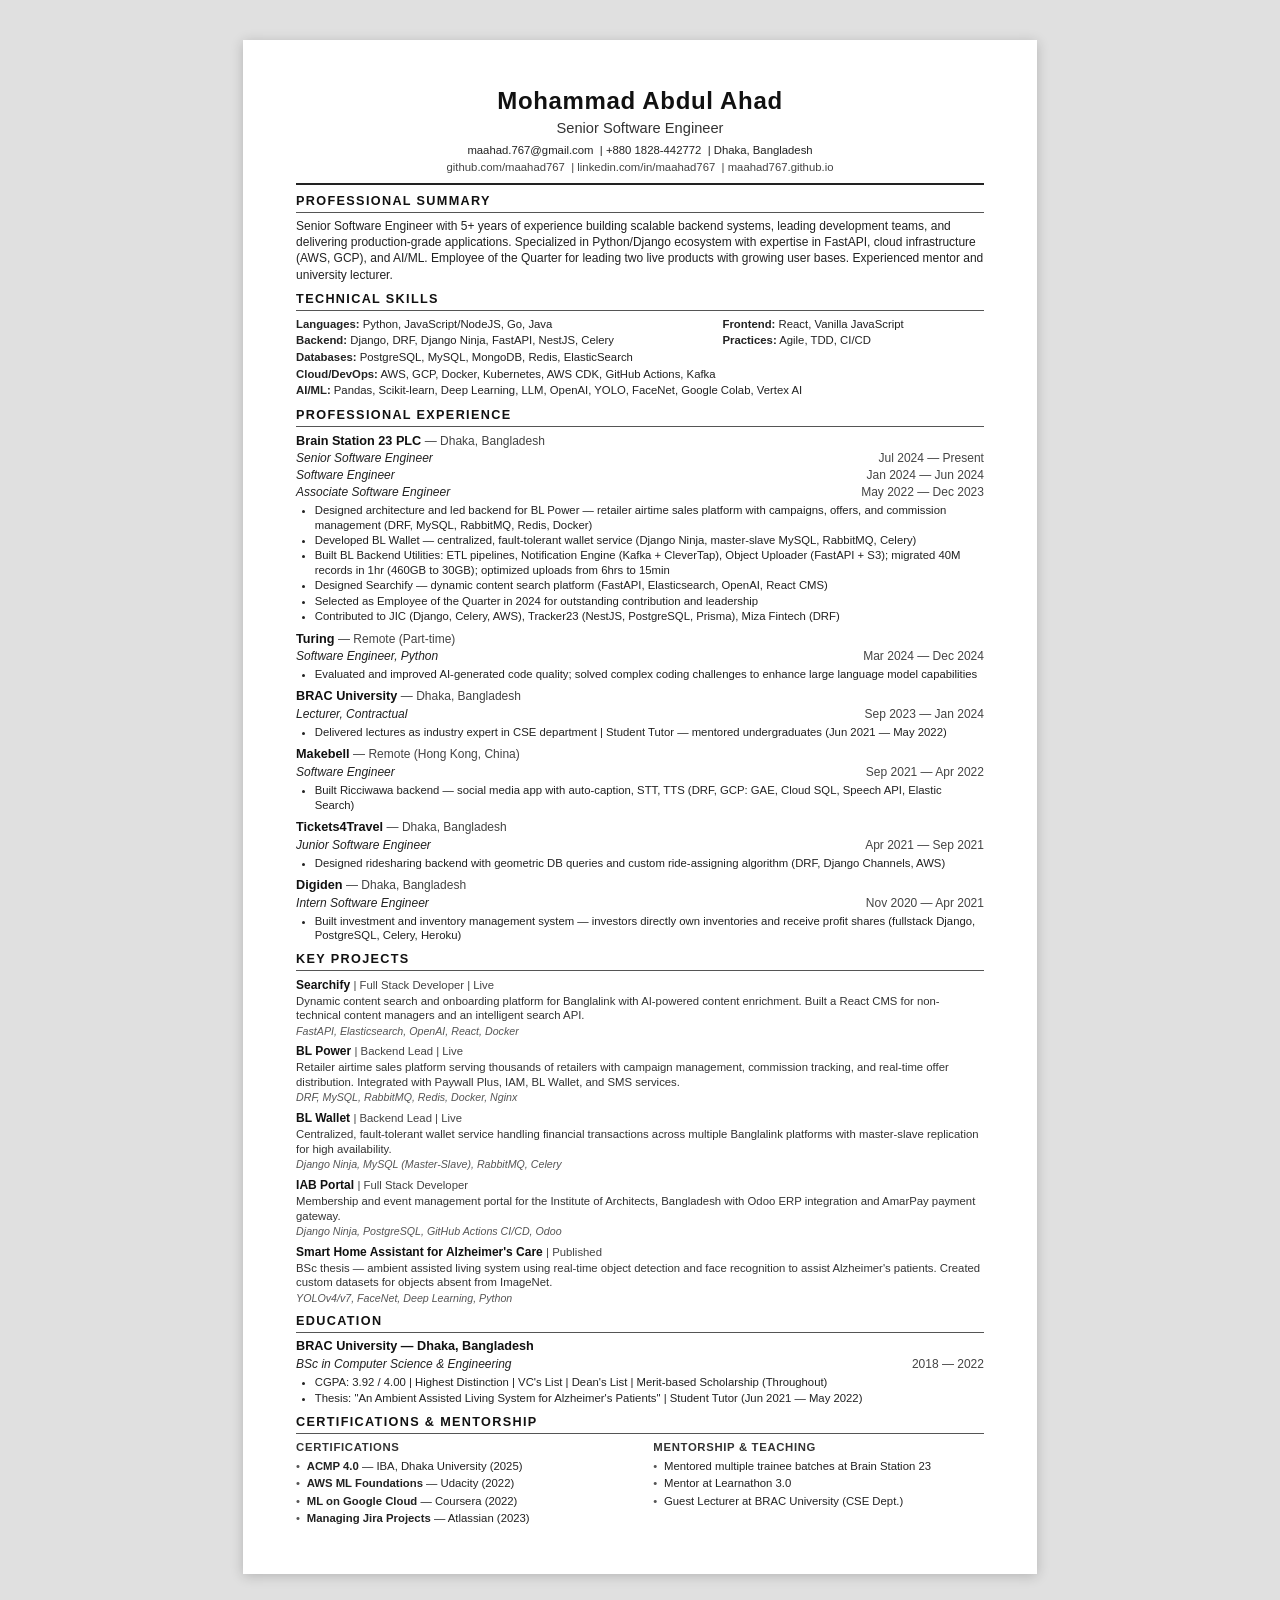
==== commit d1ba7657: "update: separate contact details and links into two lines in resume header Co-Authored-By: Claude Op" ====
--- a/resume.html
+++ b/resume.html
@@ -15,10 +15,12 @@
       <p class="contact">
         <span>maahad.767@gmail.com</span>
         <span>+880 1828-442772</span>
+        <span>Dhaka, Bangladesh</span>
+      </p>
+      <p class="links">
         <span>github.com/maahad767</span>
         <span>linkedin.com/in/maahad767</span>
         <span>maahad767.github.io</span>
-        <span>Dhaka, Bangladesh</span>
       </p>
     </header>
 
--- a/css/resume.css
+++ b/css/resume.css
@@ -22,8 +22,10 @@
 }
 .resume-header h1 { font-size: 18pt; font-weight: 700; margin-bottom: 1pt; color: #111; letter-spacing: 0.5pt; }
 .resume-header .title { font-size: 11pt; font-weight: 400; margin-bottom: 3pt; color: #333; }
-.resume-header .contact { font-size: 8.5pt; color: #444; line-height: 1.4; }
+.resume-header .contact { font-size: 8.5pt; color: #222; line-height: 1.4; }
 .resume-header .contact span + span::before { content: " \00a0|\00a0 "; }
+.resume-header .links { font-size: 8.5pt; color: #444; line-height: 1.4; margin-top: 1pt; }
+.resume-header .links span + span::before { content: " \00a0|\00a0 "; }
 
 /* Sections */
 .resume-section { margin-top: 6pt; }
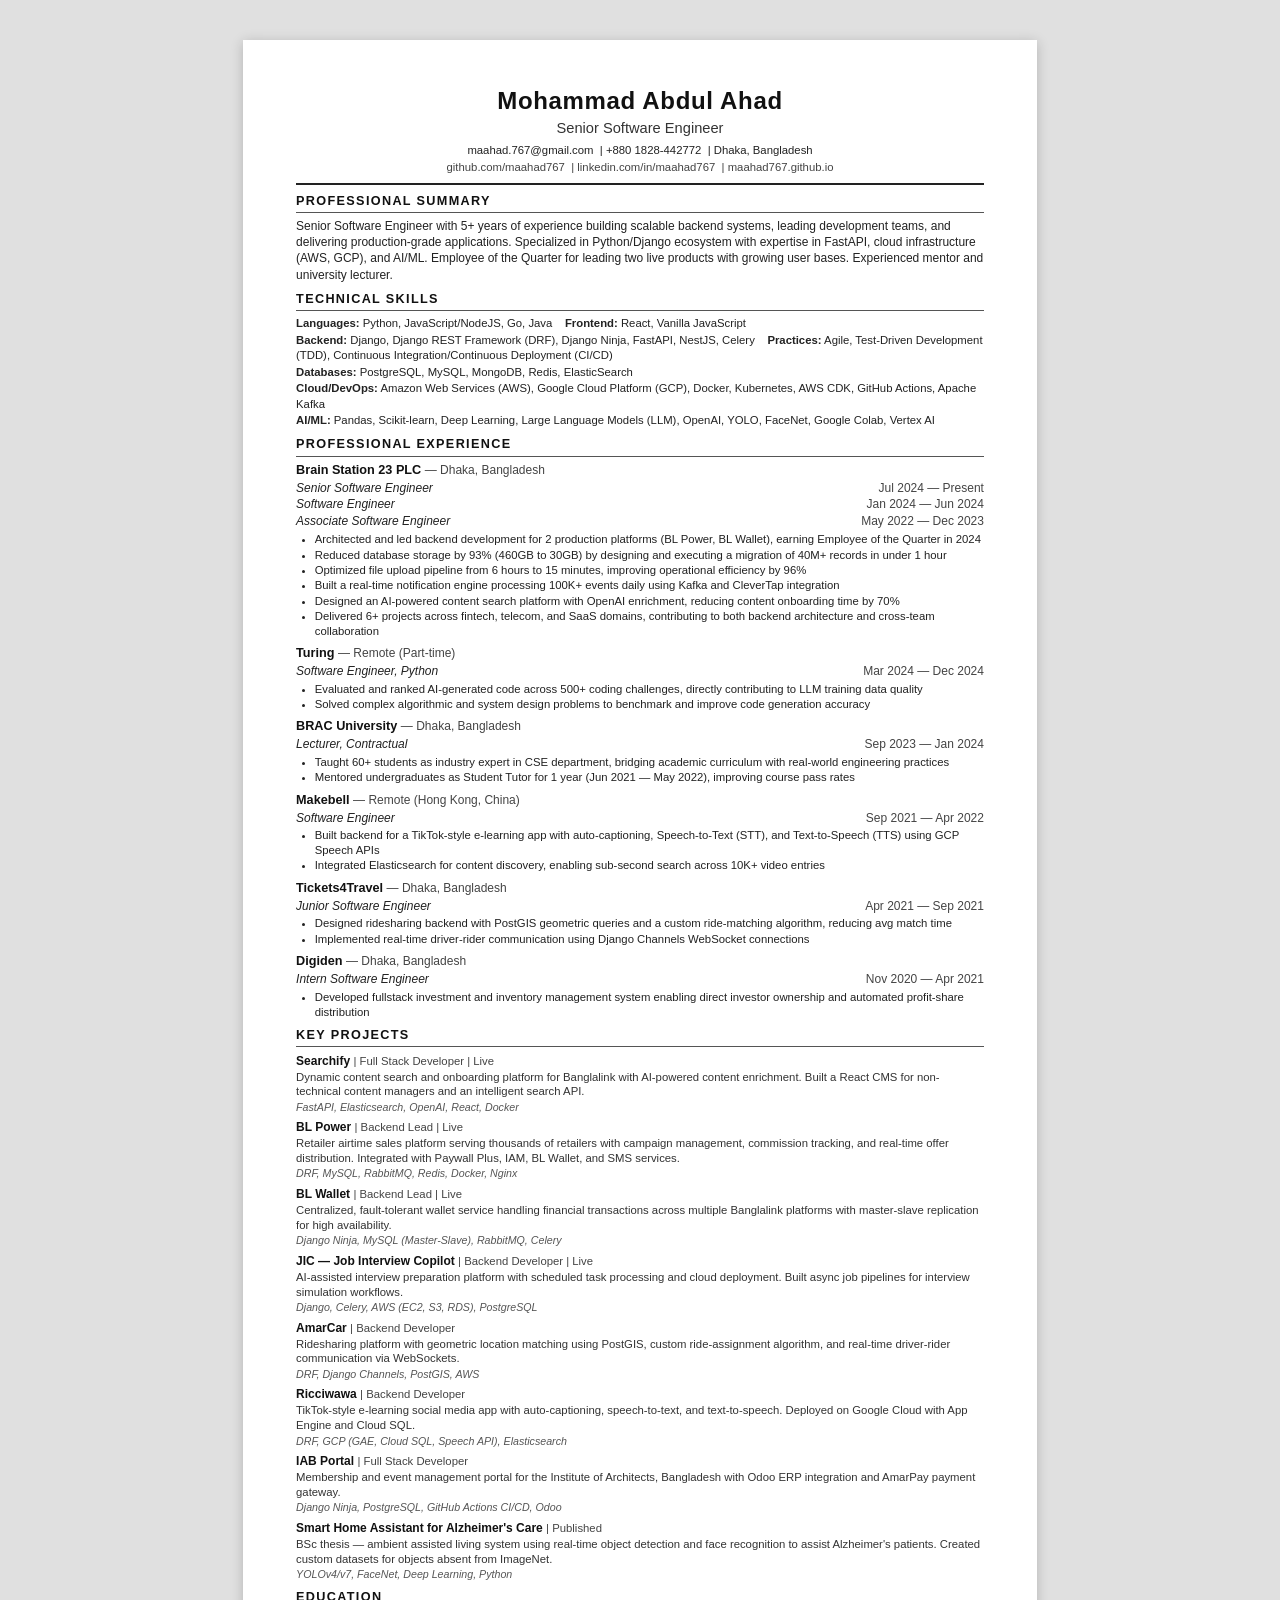
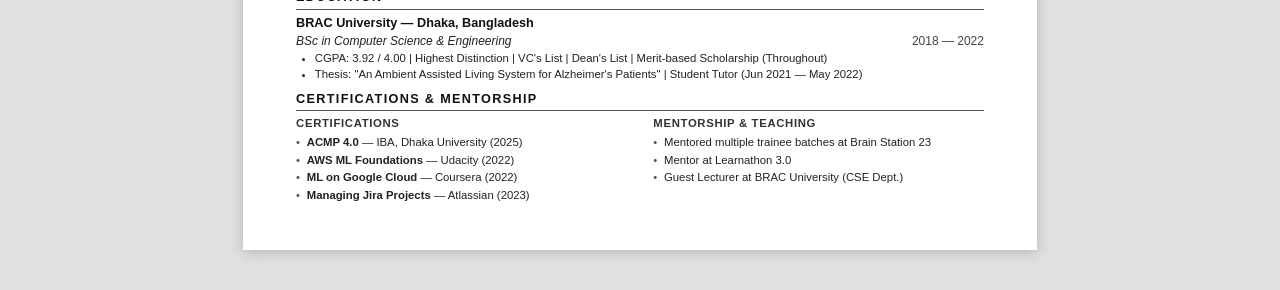
==== commit c688b1f6: "update: ATS fixes - replace skills table with plain text, expand acronyms - Replace HTML table in Te" ====
--- a/resume.html
+++ b/resume.html
@@ -31,25 +31,13 @@
 
     <section class="resume-section skills">
       <h2>Technical Skills</h2>
-      <table class="skills-table">
-        <tr>
-          <td><strong>Languages:</strong> Python, JavaScript/NodeJS, Go, Java</td>
-          <td><strong>Frontend:</strong> React, Vanilla JavaScript</td>
-        </tr>
-        <tr>
-          <td><strong>Backend:</strong> Django, DRF, Django Ninja, FastAPI, NestJS, Celery</td>
-          <td><strong>Practices:</strong> Agile, TDD, CI/CD</td>
-        </tr>
-        <tr>
-          <td colspan="2"><strong>Databases:</strong> PostgreSQL, MySQL, MongoDB, Redis, ElasticSearch</td>
-        </tr>
-        <tr>
-          <td colspan="2"><strong>Cloud/DevOps:</strong> AWS, GCP, Docker, Kubernetes, AWS CDK, GitHub Actions, Kafka</td>
-        </tr>
-        <tr>
-          <td colspan="2"><strong>AI/ML:</strong> Pandas, Scikit-learn, Deep Learning, LLM, OpenAI, YOLO, FaceNet, Google Colab, Vertex AI</td>
-        </tr>
-      </table>
+      <ul class="skills-list">
+        <li><strong>Languages:</strong> Python, JavaScript/NodeJS, Go, Java &nbsp;&nbsp; <strong>Frontend:</strong> React, Vanilla JavaScript</li>
+        <li><strong>Backend:</strong> Django, Django REST Framework (DRF), Django Ninja, FastAPI, NestJS, Celery &nbsp;&nbsp; <strong>Practices:</strong> Agile, Test-Driven Development (TDD), Continuous Integration/Continuous Deployment (CI/CD)</li>
+        <li><strong>Databases:</strong> PostgreSQL, MySQL, MongoDB, Redis, ElasticSearch</li>
+        <li><strong>Cloud/DevOps:</strong> Amazon Web Services (AWS), Google Cloud Platform (GCP), Docker, Kubernetes, AWS CDK, GitHub Actions, Apache Kafka</li>
+        <li><strong>AI/ML:</strong> Pandas, Scikit-learn, Deep Learning, Large Language Models (LLM), OpenAI, YOLO, FaceNet, Google Colab, Vertex AI</li>
+      </ul>
     </section>
 
     <section class="resume-section experience">
@@ -61,12 +49,12 @@
         <p class="role-line"><span class="role-title">Software Engineer</span> <span class="role-date">Jan 2024 — Jun 2024</span></p>
         <p class="role-line"><span class="role-title">Associate Software Engineer</span> <span class="role-date">May 2022 — Dec 2023</span></p>
         <ul>
-          <li>Designed architecture and led backend for BL Power — retailer airtime sales platform with campaigns, offers, and commission management (DRF, MySQL, RabbitMQ, Redis, Docker)</li>
-          <li>Developed BL Wallet — centralized, fault-tolerant wallet service (Django Ninja, master-slave MySQL, RabbitMQ, Celery)</li>
-          <li>Built BL Backend Utilities: ETL pipelines, Notification Engine (Kafka + CleverTap), Object Uploader (FastAPI + S3); migrated 40M records in 1hr (460GB to 30GB); optimized uploads from 6hrs to 15min</li>
-          <li>Designed Searchify — dynamic content search platform (FastAPI, Elasticsearch, OpenAI, React CMS)</li>
-          <li>Selected as Employee of the Quarter in 2024 for outstanding contribution and leadership</li>
-          <li>Contributed to JIC (Django, Celery, AWS), Tracker23 (NestJS, PostgreSQL, Prisma), Miza Fintech (DRF)</li>
+          <li>Architected and led backend development for 2 production platforms (BL Power, BL Wallet), earning Employee of the Quarter in 2024</li>
+          <li>Reduced database storage by 93% (460GB to 30GB) by designing and executing a migration of 40M+ records in under 1 hour</li>
+          <li>Optimized file upload pipeline from 6 hours to 15 minutes, improving operational efficiency by 96%</li>
+          <li>Built a real-time notification engine processing 100K+ events daily using Kafka and CleverTap integration</li>
+          <li>Designed an AI-powered content search platform with OpenAI enrichment, reducing content onboarding time by 70%</li>
+          <li>Delivered 6+ projects across fintech, telecom, and SaaS domains, contributing to both backend architecture and cross-team collaboration</li>
         </ul>
       </article>
 
@@ -74,7 +62,8 @@
         <p class="company">Turing <span class="location">— Remote (Part-time)</span></p>
         <p class="role-line"><span class="role-title">Software Engineer, Python</span> <span class="role-date">Mar 2024 — Dec 2024</span></p>
         <ul>
-          <li>Evaluated and improved AI-generated code quality; solved complex coding challenges to enhance large language model capabilities</li>
+          <li>Evaluated and ranked AI-generated code across 500+ coding challenges, directly contributing to LLM training data quality</li>
+          <li>Solved complex algorithmic and system design problems to benchmark and improve code generation accuracy</li>
         </ul>
       </article>
 
@@ -82,7 +71,8 @@
         <p class="company">BRAC University <span class="location">— Dhaka, Bangladesh</span></p>
         <p class="role-line"><span class="role-title">Lecturer, Contractual</span> <span class="role-date">Sep 2023 — Jan 2024</span></p>
         <ul>
-          <li>Delivered lectures as industry expert in CSE department | Student Tutor — mentored undergraduates (Jun 2021 — May 2022)</li>
+          <li>Taught 60+ students as industry expert in CSE department, bridging academic curriculum with real-world engineering practices</li>
+          <li>Mentored undergraduates as Student Tutor for 1 year (Jun 2021 — May 2022), improving course pass rates</li>
         </ul>
       </article>
 
@@ -90,7 +80,8 @@
         <p class="company">Makebell <span class="location">— Remote (Hong Kong, China)</span></p>
         <p class="role-line"><span class="role-title">Software Engineer</span> <span class="role-date">Sep 2021 — Apr 2022</span></p>
         <ul>
-          <li>Built Ricciwawa backend — social media app with auto-caption, STT, TTS (DRF, GCP: GAE, Cloud SQL, Speech API, Elastic Search)</li>
+          <li>Built backend for a TikTok-style e-learning app with auto-captioning, Speech-to-Text (STT), and Text-to-Speech (TTS) using GCP Speech APIs</li>
+          <li>Integrated Elasticsearch for content discovery, enabling sub-second search across 10K+ video entries</li>
         </ul>
       </article>
 
@@ -98,7 +89,8 @@
         <p class="company">Tickets4Travel <span class="location">— Dhaka, Bangladesh</span></p>
         <p class="role-line"><span class="role-title">Junior Software Engineer</span> <span class="role-date">Apr 2021 — Sep 2021</span></p>
         <ul>
-          <li>Designed ridesharing backend with geometric DB queries and custom ride-assigning algorithm (DRF, Django Channels, AWS)</li>
+          <li>Designed ridesharing backend with PostGIS geometric queries and a custom ride-matching algorithm, reducing avg match time</li>
+          <li>Implemented real-time driver-rider communication using Django Channels WebSocket connections</li>
         </ul>
       </article>
 
@@ -106,7 +98,7 @@
         <p class="company">Digiden <span class="location">— Dhaka, Bangladesh</span></p>
         <p class="role-line"><span class="role-title">Intern Software Engineer</span> <span class="role-date">Nov 2020 — Apr 2021</span></p>
         <ul>
-          <li>Built investment and inventory management system — investors directly own inventories and receive profit shares (fullstack Django, PostgreSQL, Celery, Heroku)</li>
+          <li>Developed fullstack investment and inventory management system enabling direct investor ownership and automated profit-share distribution</li>
         </ul>
       </article>
     </section>
@@ -130,6 +122,24 @@
         <p class="project-name">BL Wallet <span class="project-meta">| Backend Lead | Live</span></p>
         <p class="project-desc">Centralized, fault-tolerant wallet service handling financial transactions across multiple Banglalink platforms with master-slave replication for high availability.</p>
         <p class="project-tech">Django Ninja, MySQL (Master-Slave), RabbitMQ, Celery</p>
+      </article>
+
+      <article class="project-entry">
+        <p class="project-name">JIC — Job Interview Copilot <span class="project-meta">| Backend Developer | Live</span></p>
+        <p class="project-desc">AI-assisted interview preparation platform with scheduled task processing and cloud deployment. Built async job pipelines for interview simulation workflows.</p>
+        <p class="project-tech">Django, Celery, AWS (EC2, S3, RDS), PostgreSQL</p>
+      </article>
+
+      <article class="project-entry">
+        <p class="project-name">AmarCar <span class="project-meta">| Backend Developer</span></p>
+        <p class="project-desc">Ridesharing platform with geometric location matching using PostGIS, custom ride-assignment algorithm, and real-time driver-rider communication via WebSockets.</p>
+        <p class="project-tech">DRF, Django Channels, PostGIS, AWS</p>
+      </article>
+
+      <article class="project-entry">
+        <p class="project-name">Ricciwawa <span class="project-meta">| Backend Developer</span></p>
+        <p class="project-desc">TikTok-style e-learning social media app with auto-captioning, speech-to-text, and text-to-speech. Deployed on Google Cloud with App Engine and Cloud SQL.</p>
+        <p class="project-tech">DRF, GCP (GAE, Cloud SQL, Speech API), Elasticsearch</p>
       </article>
 
       <article class="project-entry">
--- a/css/resume.css
+++ b/css/resume.css
@@ -38,11 +38,10 @@
 /* Summary */
 .summary p { font-size: 9pt; line-height: 1.35; }
 
-/* Skills Table */
-.skills-table { width: 100%; border-collapse: collapse; font-size: 8.5pt; line-height: 1.35; }
-.skills-table td { padding: 0.5pt 0; vertical-align: top; }
-.skills-table td:first-child { width: 62%; }
-.skills-table td strong { font-weight: 700; }
+/* Skills */
+.skills-list { list-style: none; padding: 0; }
+.skills-list li { font-size: 8.5pt; margin-bottom: 1pt; line-height: 1.35; }
+.skills-list li strong { font-weight: 700; }
 
 /* Experience */
 .experience-entry { margin-bottom: 5pt; }
